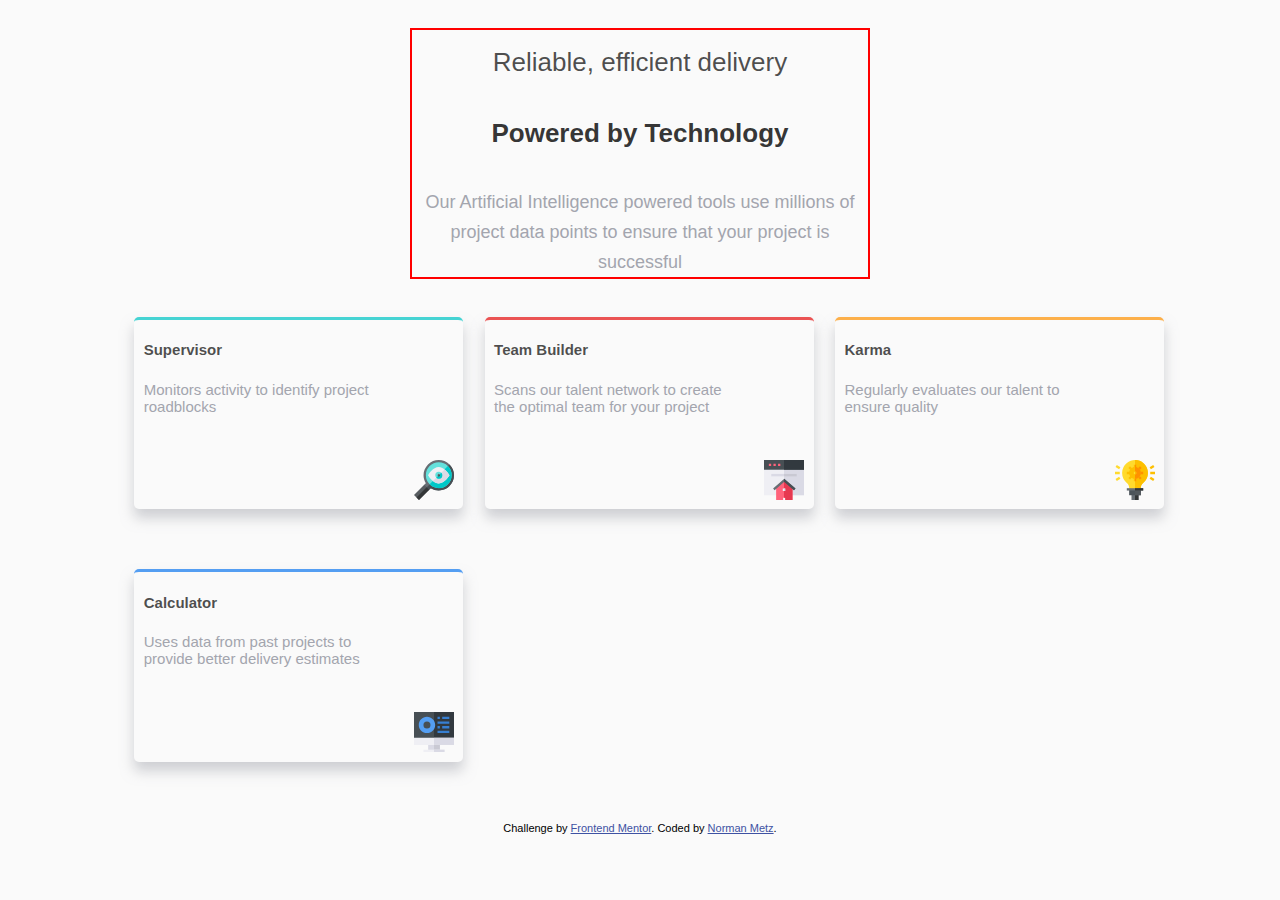
==== index.html @ e990fe4c "first commit" ====
<!DOCTYPE html>
<html lang="en">
  <head>
    <meta charset="UTF-8" />
    <meta name="viewport" content="width=device-width, initial-scale=1.0" />
    <!-- displays site properly based on user's device -->

    <link
      rel="icon"
      type="image/png"
      sizes="32x32"
      href="./images/favicon-32x32.png"
    />

    <link rel="stylesheet" href="./style.css" />
    <title>Frontend Mentor | Four card feature section</title>

    <!-- Feel free to remove these styles or costumise in your own stylesheet 👍 -->
    <style>
      .attribution {
        font-size: 11px;
        text-align: center;
      }
      .attribution a {
        color: hsl(228, 45%, 44%);
      }
    </style>
  </head>
  <body>
    <div class="wrapper">
      <!-- header -->
      <header>
        <div class="wrapper-header">
          <div class="container-statement">
            <h1>Reliable, efficient delivery</h1>
            <h1>Powered by Technology</h1>
          </div>
          <div class="text">
            <p>
              Our Artificial Intelligence powered tools use millions of project
              data points to ensure that your project is successful
            </p>
          </div>
        </div>
      </header>
      <!-- main -->
      <main>
        <div class="wrapper-main">
          <!-- card one -->
          <div class="card card-one">
            <h2>Supervisor</h2>
            <p>Monitors activity to identify project roadblocks</p>
            <div class="wrapper-icon">
              <div class="icon icon-one"></div>
            </div>
          </div>

          <!-- card two -->
          <div class="card card-two">
            <h2>Team Builder</h2>
            <p>
              Scans our talent network to create the optimal team for your
              project
            </p>
            <div class="wrapper-icon">
              <div class="icon icon-two"></div>
            </div>
          </div>

          <!-- card three -->
          <div class="card card-three">
            <h2>Karma</h2>
            <p>Regularly evaluates our talent to ensure quality</p>
            <div class="wrapper-icon">
              <div class="icon icon-three"></div>
            </div>
          </div>

          <!-- card four -->
          <div class="card card-four">
            <h2>Calculator</h2>
            <p>
              Uses data from past projects to provide better delivery estimates
            </p>
            <div class="wrapper-icon">
              <div class="icon icon-four"></div>
            </div>
          </div>
        </div>
      </main>
    </div>

    <footer>
      <p class="attribution">
        Challenge by
        <a href="https://www.frontendmentor.io?ref=challenge" target="_blank"
          >Frontend Mentor</a
        >. Coded by <a href="#">Norman Metz</a>.
      </p>
    </footer>
  </body>
</html>
---- style.css ----
o* {
  padding: 0%;
  margin: 0%;
  box-sizing: border-box;
}

:root {
  font-size: 62.5%;
  /* font-size: 15px; */
  font-family: "Poppins", sans-serif;
}

@import url("https://fonts.googleapis.com/css2?family=Poppins&display=swap");

/* ~~~~~~~~~~~~~~~~~~~~~~~~~~ */

body {
  background-color: hsl(0, 0%, 98%);
}

.wrapper {
  width: 80%;
  margin: 3rem auto;
  /* outline: 2px solid red; */
}

.container-statement {
  width: 100%;
  /* outline: 2px solid red; */
  /* padding: 1.5rem; */
  margin: 0rem 3rem 2rem 0rem;
  display: flex;
  flex-direction: column;
  align-items: center;
}

.container-statement h1:first-child {
  font-size: 26px;
  width: 100%;
  /* outline: 2px solid red; */

  font-weight: 100;
  color: rgba(0, 0, 0, 0.7);

  font-family: "Poppins", sans-serif;
  /* outline: 2px solid red; */
  width: 100%;
  text-align: center;
}

.container-statement h1:nth-child(2) {
  font-size: 26px;
  font-weight: 800;
  color: rgba(0, 0, 0, 0.8);
  font-family: "Poppins", sans-serif;
  width: 100%;
  padding-top: 0.5rem;
  text-align: center;
}

.text p {
  font-size: 18px;
  font-family: "Poppins", sans-serif;
  color: hsl(229, 6%, 66%);
  line-height: 3rem;
  text-align: center;
}

/* MAIN */

.wrapper-main {
  width: 100%;
  margin: 4rem 0;
}

/* commons */

.card {
  width: 100%;
  border-radius: 5px;
  box-shadow: 0px 9px 13px rgb(163 165 174 / 50%);
  padding: 3%;
  margin-bottom: 2rem;
  /* outline: 2px solid red; */
}

.card h2 {
  color: rgba(0, 0, 0, 0.7);
}

.card p {
  color: hsl(229, 6%, 66%);
  font-size: 15px;
  display: inline-block;
  /* outline: 2px solid red; */
  width: 23rem;
  margin-top: 1rem;
}

.wrapper-icon {
  width: 100%;
  margin-top: 3rem;
  display: flex;
  flex-direction: column;
  align-items: flex-end;
  /* outline: 2px solid red; */
}

.icon {
  width: 4rem;
  height: 4rem;
  background-size: cover;
  background-position: center;
}

/* end of commons */

/*  CARD ONE */

.card-one {
  border-top: 3px solid hsl(180, 62%, 55%);
}

.icon-one {
  background-image: url("./images/icon-supervisor.svg");
}

/*  CARD TWO */

.card-two {
  border-top: 3px solid hsl(0, 78%, 62%);
}

.icon-two {
  background-image: url("./images/icon-team-builder.svg");
}

/*  CARD THREE */

.card-three {
  border-top: 3px solid hsl(34, 97%, 64%);
}

.icon-three {
  background-image: url("./images/icon-karma.svg");
}

/*  CARD FOUR */

.card-four {
  border-top: 3px solid hsl(212, 86%, 64%);
}

.icon-four {
  background-image: url("./images/icon-calculator.svg");
}

/* MEDIA QUERY  */

/* Large devices (desktops, 375px and up) */
@media (min-width: 375px) {
  .wrapper-header {
    width: 45%;
    margin: 0 auto;
    outline: 2px solid red;
  }
  /* do I need a grid? */

  .card-one {
    grid-area: "supervisor";
  }

  .card-two {
    grid-area: "team-builder";
  }

  .card-three {
    grid-area: "karma";
  }

  .card-four {
    grid-area: "calculator";
  }

  .wrapper-main {
    display: grid;
    grid-template-columns: 1fr 1fr 1fr;
    grid-template-rows: auto;
    grid-template-areas: ".  team-builder  .",
      "supervisor  team-builder  calculator", "supervisor  karma  calculator",
      ".  supervisor  .";

    grid-gap: 4rem;
  }
}
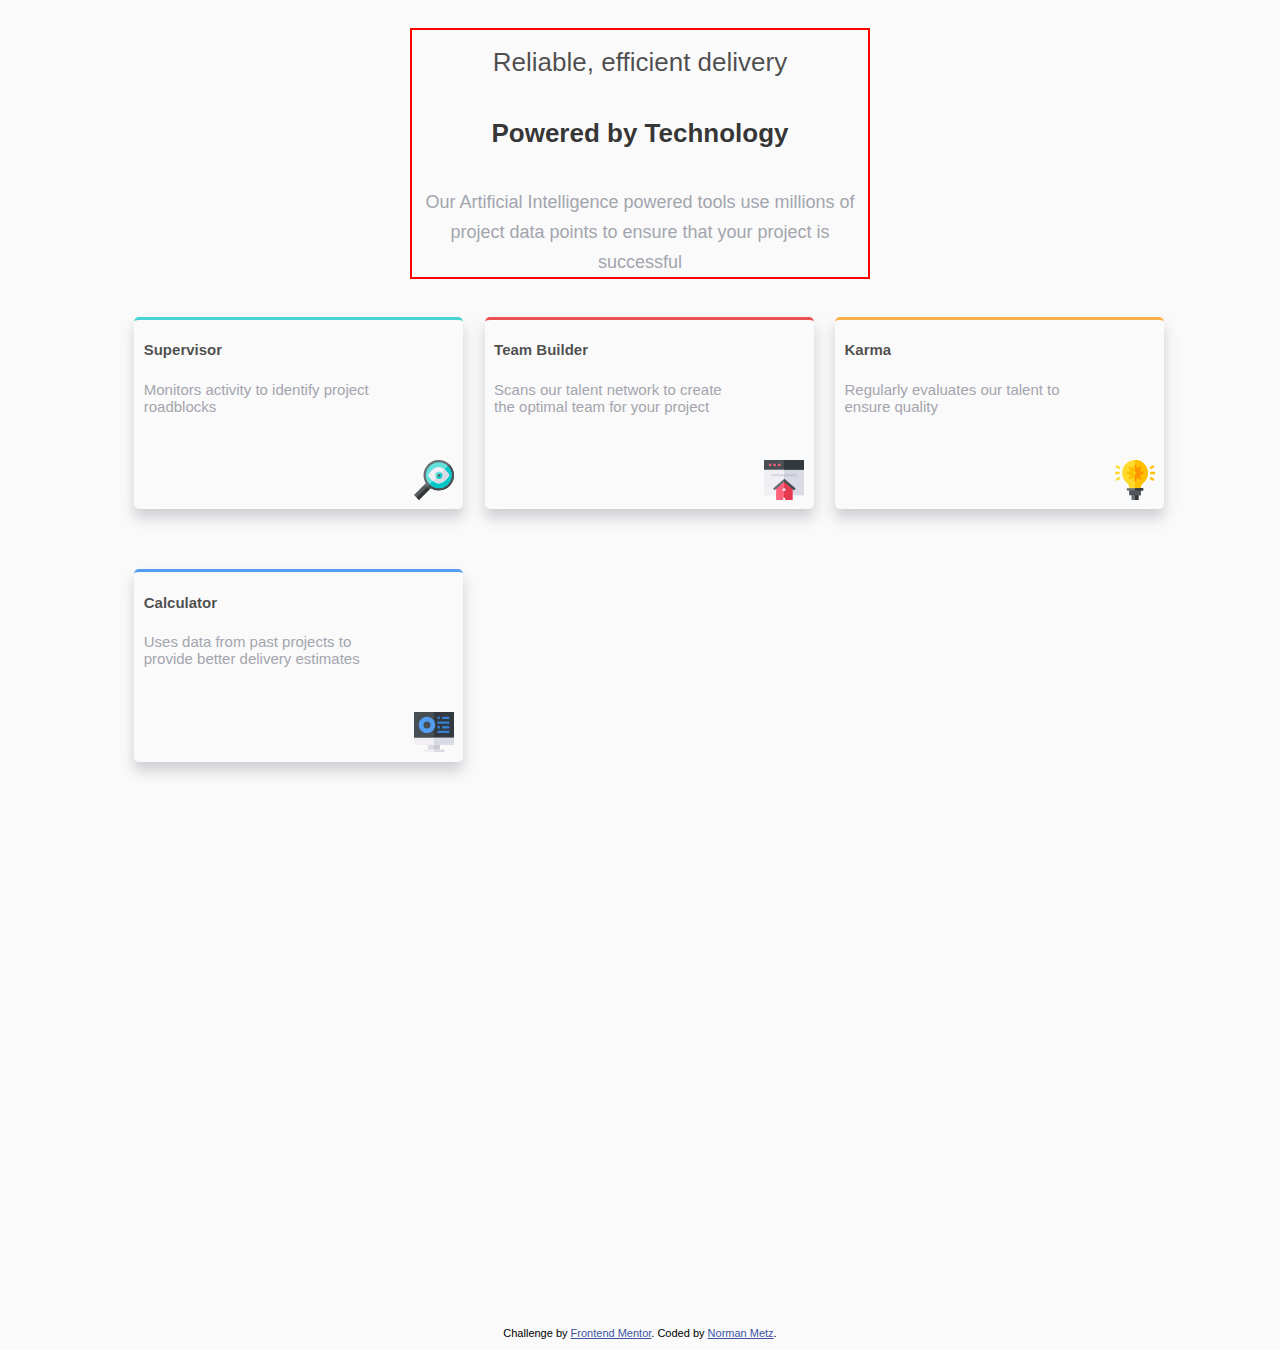
==== commit ae972fef: "before switching branch" ====
--- a/index.html
+++ b/index.html
@@ -47,43 +47,52 @@
       <main>
         <div class="wrapper-main">
           <!-- card one -->
-          <div class="card card-one">
-            <h2>Supervisor</h2>
-            <p>Monitors activity to identify project roadblocks</p>
-            <div class="wrapper-icon">
-              <div class="icon icon-one"></div>
+          <div class="main-card-one">
+            <div class="card card-one">
+              <h2>Supervisor</h2>
+              <p>Monitors activity to identify project roadblocks</p>
+              <div class="wrapper-icon">
+                <div class="icon icon-one"></div>
+              </div>
             </div>
           </div>
 
           <!-- card two -->
-          <div class="card card-two">
-            <h2>Team Builder</h2>
-            <p>
-              Scans our talent network to create the optimal team for your
-              project
-            </p>
-            <div class="wrapper-icon">
-              <div class="icon icon-two"></div>
+          <div class="main-card-two">
+            <div class="card card-two">
+              <h2>Team Builder</h2>
+              <p>
+                Scans our talent network to create the optimal team for your
+                project
+              </p>
+              <div class="wrapper-icon">
+                <div class="icon icon-two"></div>
+              </div>
             </div>
           </div>
 
           <!-- card three -->
-          <div class="card card-three">
-            <h2>Karma</h2>
-            <p>Regularly evaluates our talent to ensure quality</p>
-            <div class="wrapper-icon">
-              <div class="icon icon-three"></div>
+          <div class="main-card-three">
+            <div class="card card-three">
+              <h2>Karma</h2>
+              <p>Regularly evaluates our talent to ensure quality</p>
+              <div class="wrapper-icon">
+                <div class="icon icon-three"></div>
+              </div>
             </div>
           </div>
 
           <!-- card four -->
-          <div class="card card-four">
-            <h2>Calculator</h2>
-            <p>
-              Uses data from past projects to provide better delivery estimates
-            </p>
-            <div class="wrapper-icon">
-              <div class="icon icon-four"></div>
+          <div class="main-card-four">
+            <div class="card card-four">
+              <h2>Calculator</h2>
+              <p>
+                Uses data from past projects to provide better delivery
+                estimates
+              </p>
+              <div class="wrapper-icon">
+                <div class="icon icon-four"></div>
+              </div>
             </div>
           </div>
         </div>
--- a/style.css
+++ b/style.css
@@ -119,40 +119,76 @@
 
 .card-one {
   border-top: 3px solid hsl(180, 62%, 55%);
+  width: 100%;
+  border-radius: 5px;
+  box-shadow: 0px 9px 13px rgb(163 165 174 / 50%);
+  padding: 3%;
+  margin-bottom: 2rem;
 }
 
 .icon-one {
   background-image: url("./images/icon-supervisor.svg");
+  width: 4rem;
+  height: 4rem;
+  background-size: cover;
+  background-position: center;
 }
 
 /*  CARD TWO */
 
 .card-two {
   border-top: 3px solid hsl(0, 78%, 62%);
+  width: 100%;
+  border-radius: 5px;
+  box-shadow: 0px 9px 13px rgb(163 165 174 / 50%);
+  padding: 3%;
+  margin-bottom: 2rem;
 }
 
 .icon-two {
   background-image: url("./images/icon-team-builder.svg");
+  width: 4rem;
+  height: 4rem;
+  background-size: cover;
+  background-position: center;
 }
 
 /*  CARD THREE */
 
 .card-three {
   border-top: 3px solid hsl(34, 97%, 64%);
+  width: 100%;
+  border-radius: 5px;
+  box-shadow: 0px 9px 13px rgb(163 165 174 / 50%);
+  padding: 3%;
+  margin-bottom: 2rem;
 }
 
 .icon-three {
   background-image: url("./images/icon-karma.svg");
+  width: 4rem;
+  height: 4rem;
+  background-size: cover;
+  background-position: center;
 }
 
 /*  CARD FOUR */
 
 .card-four {
   border-top: 3px solid hsl(212, 86%, 64%);
+  width: 100%;
+  border-radius: 5px;
+  box-shadow: 0px 9px 13px rgb(163 165 174 / 50%);
+  padding: 3%;
+  margin-bottom: 2rem;
 }
 
 .icon-four {
   background-image: url("./images/icon-calculator.svg");
+  width: 4rem;
+  height: 4rem;
+  background-size: cover;
+  background-position: center;
 }
 
 /* MEDIA QUERY  */
@@ -166,29 +202,28 @@
   }
   /* do I need a grid? */
 
-  .card-one {
+  .main-card-one {
     grid-area: "supervisor";
   }
 
-  .card-two {
+  .main-card-two {
     grid-area: "team-builder";
   }
 
-  .card-three {
+  .main-card-three {
     grid-area: "karma";
   }
 
-  .card-four {
+  .main-card-four {
     grid-area: "calculator";
   }
 
   .wrapper-main {
     display: grid;
     grid-template-columns: 1fr 1fr 1fr;
-    grid-template-rows: auto;
-    grid-template-areas: ".  team-builder  .",
-      "supervisor  team-builder  calculator", "supervisor  karma  calculator",
-      ".  supervisor  .";
+    grid-template-rows: 1fr 1fr 1fr 1fr;
+    grid-template-areas: "supervisor supervisor supervisor ",
+      "supervisor supervisor supervisor ", "supervisor supervisor supervisor ";
 
     grid-gap: 4rem;
   }
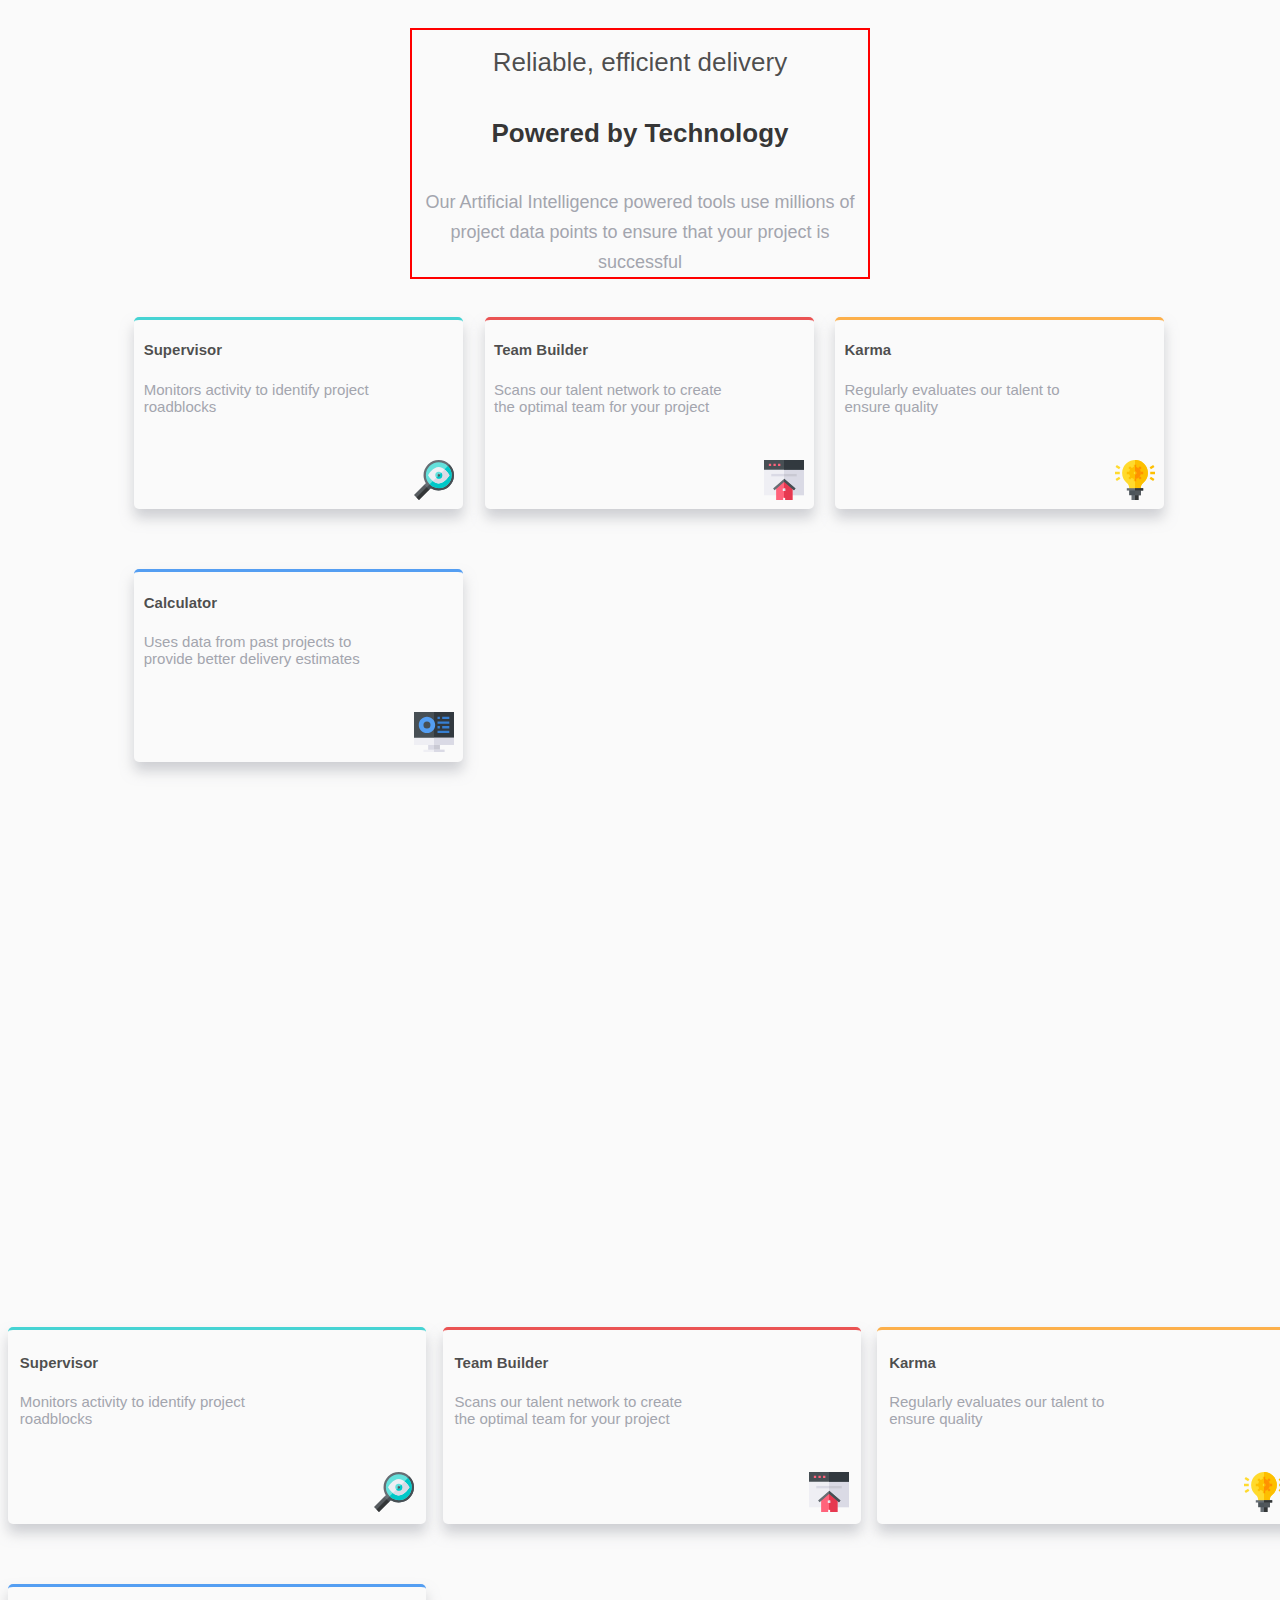
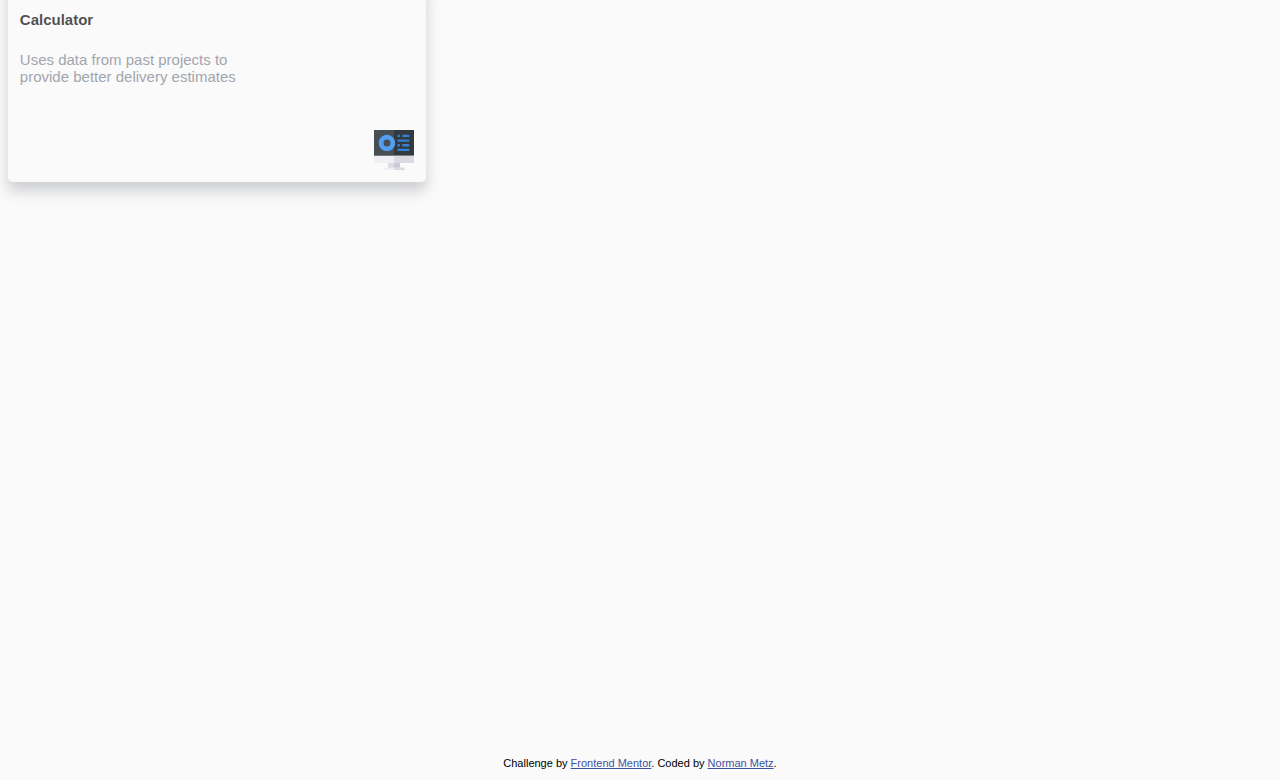
==== commit c182d5d1: "first commit" ====
--- a/index.html
+++ b/index.html
@@ -99,6 +99,65 @@
       </main>
     </div>
 
+    <!-- main larger devices -->
+
+     <!-- main -->
+     <main>
+      <div class="wrapper-main">
+        <!-- card one -->
+        <div class="main-card-one">
+          <div class="card card-one">
+            <h2>Supervisor</h2>
+            <p>Monitors activity to identify project roadblocks</p>
+            <div class="wrapper-icon">
+              <div class="icon icon-one"></div>
+            </div>
+          </div>
+        </div>
+
+        <!-- card two -->
+        <div class="main-card-two">
+          <div class="card card-two">
+            <h2>Team Builder</h2>
+            <p>
+              Scans our talent network to create the optimal team for your
+              project
+            </p>
+            <div class="wrapper-icon">
+              <div class="icon icon-two"></div>
+            </div>
+          </div>
+        </div>
+
+        <!-- card three -->
+        <div class="main-card-three">
+          <div class="card card-three">
+            <h2>Karma</h2>
+            <p>Regularly evaluates our talent to ensure quality</p>
+            <div class="wrapper-icon">
+              <div class="icon icon-three"></div>
+            </div>
+          </div>
+        </div>
+
+        <!-- card four -->
+        <div class="main-card-four">
+          <div class="card card-four">
+            <h2>Calculator</h2>
+            <p>
+              Uses data from past projects to provide better delivery
+              estimates
+            </p>
+            <div class="wrapper-icon">
+              <div class="icon icon-four"></div>
+            </div>
+          </div>
+        </div>
+      </div>
+    </main>
+  </div>
+
+
     <footer>
       <p class="attribution">
         Challenge by
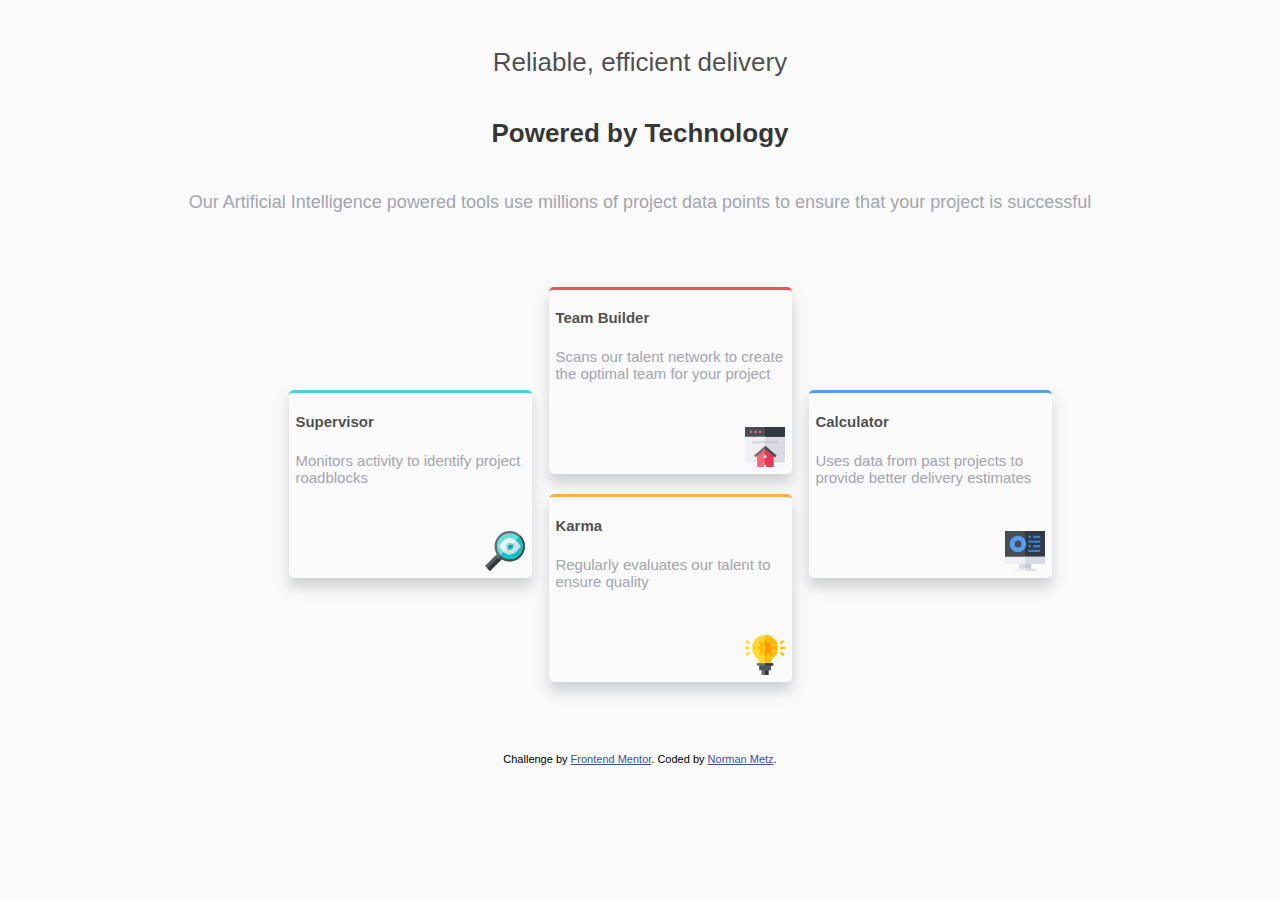
==== commit 649f7042: "last commit" ====
--- a/index.html
+++ b/index.html
@@ -44,7 +44,7 @@
         </div>
       </header>
       <!-- main -->
-      <main>
+      <main class="smaller-devices">
         <div class="wrapper-main">
           <!-- card one -->
           <div class="main-card-one">
@@ -102,7 +102,7 @@
     <!-- main larger devices -->
 
      <!-- main -->
-     <main>
+     <main class="larger-devices">
       <div class="wrapper-main">
         <!-- card one -->
         <div class="main-card-one">
@@ -115,27 +115,28 @@
           </div>
         </div>
 
-        <!-- card two -->
-        <div class="main-card-two">
-          <div class="card card-two">
-            <h2>Team Builder</h2>
-            <p>
-              Scans our talent network to create the optimal team for your
-              project
-            </p>
-            <div class="wrapper-icon">
-              <div class="icon icon-two"></div>
+        <div class="center-column">
+          <!-- card two -->
+          <div class="main-card-two">
+            <div class="card card-two">
+              <h2>Team Builder</h2>
+              <p>
+                Scans our talent network to create the optimal team for your
+                project
+              </p>
+              <div class="wrapper-icon">
+                <div class="icon icon-two"></div>
+              </div>
             </div>
           </div>
-        </div>
-
-        <!-- card three -->
-        <div class="main-card-three">
-          <div class="card card-three">
-            <h2>Karma</h2>
-            <p>Regularly evaluates our talent to ensure quality</p>
-            <div class="wrapper-icon">
-              <div class="icon icon-three"></div>
+          <!-- card three -->
+          <div class="main-card-three">
+            <div class="card card-three">
+              <h2>Karma</h2>
+              <p>Regularly evaluates our talent to ensure quality</p>
+              <div class="wrapper-icon">
+                <div class="icon icon-three"></div>
+              </div>
             </div>
           </div>
         </div>
--- a/style.css
+++ b/style.css
@@ -22,6 +22,10 @@
   width: 80%;
   margin: 3rem auto;
   /* outline: 2px solid red; */
+}
+
+.larger-devices {
+  display: none;
 }
 
 .container-statement {
@@ -193,38 +197,36 @@
 
 /* MEDIA QUERY  */
 
+/* Extra small devices (portrait phones, less than 576px) */
+@media (max-width: 575.98px) {
+  .card p {
+    width: 100%;
+  }
+}
+
 /* Large devices (desktops, 375px and up) */
 @media (min-width: 375px) {
-  .wrapper-header {
-    width: 45%;
-    margin: 0 auto;
-    outline: 2px solid red;
-  }
-  /* do I need a grid? */
-
-  .main-card-one {
-    grid-area: "supervisor";
-  }
-
-  .main-card-two {
-    grid-area: "team-builder";
-  }
-
-  .main-card-three {
-    grid-area: "karma";
-  }
-
-  .main-card-four {
-    grid-area: "calculator";
+  .smaller-devices {
+    display: none;
+  }
+
+  .larger-devices {
+    display: flex;
+    flex-direction: row;
+    justify-content: center; /* outline: 1px solid red; */
   }
 
   .wrapper-main {
-    display: grid;
-    grid-template-columns: 1fr 1fr 1fr;
-    grid-template-rows: 1fr 1fr 1fr 1fr;
-    grid-template-areas: "supervisor supervisor supervisor ",
-      "supervisor supervisor supervisor ", "supervisor supervisor supervisor ";
-
-    grid-gap: 4rem;
-  }
-}
+    width: 703px;
+    display: flex;
+    flex-direction: row;
+    align-items: center;
+    /* outline: 1px solid red; */
+  }
+
+  .center-column {
+    display: flex;
+    flex-direction: column;
+    margin: 0 3rem;
+  }
+}
